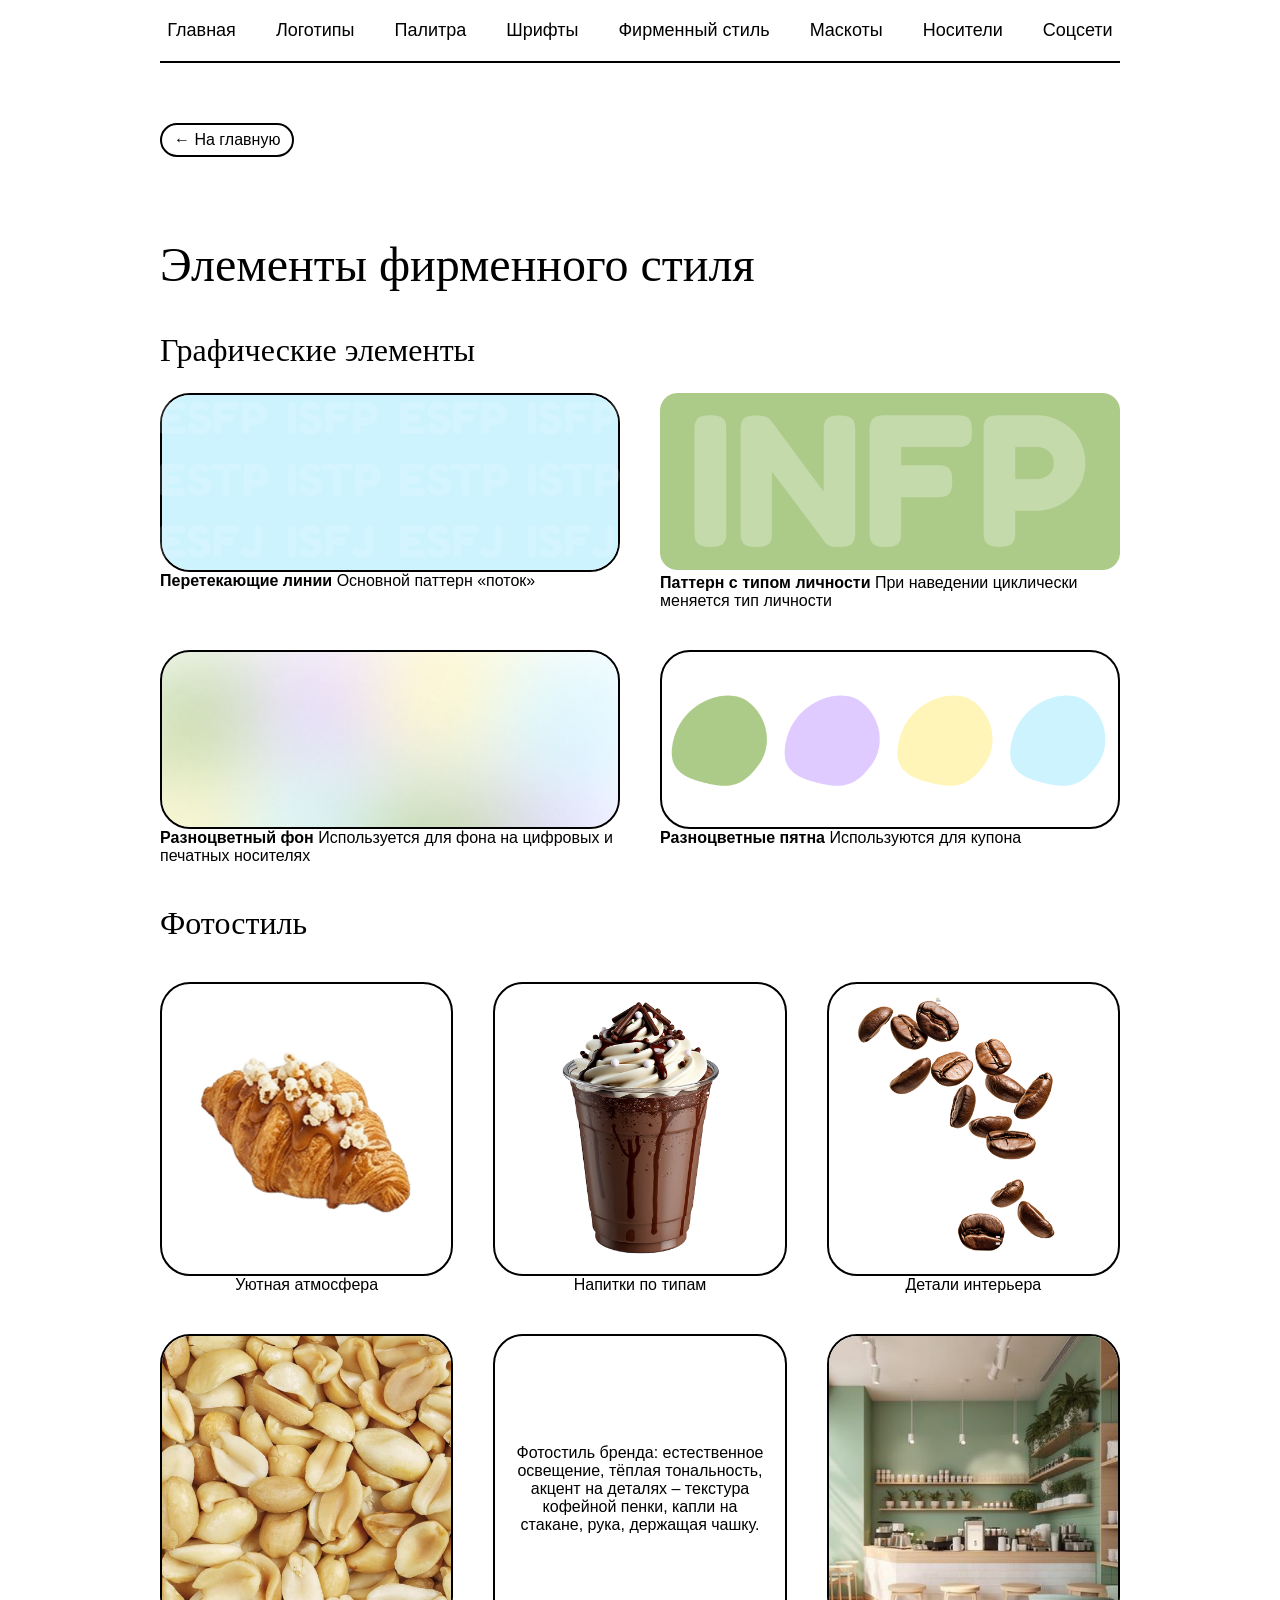
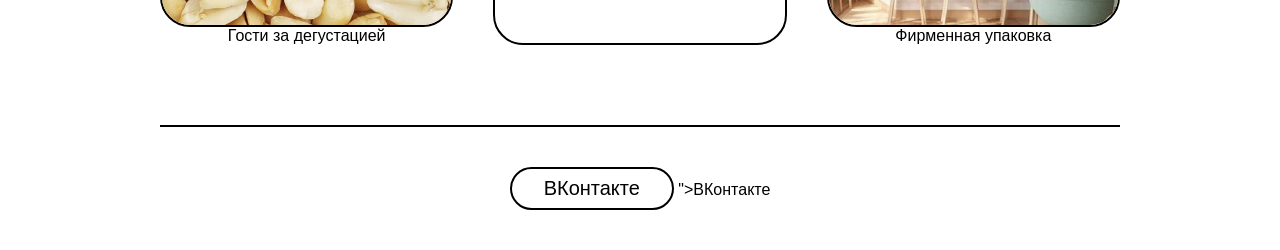
==== elements.html @ 18203675 "Add files via upload" ====
<!DOCTYPE html>
<html lang="ru">
<head>
    <meta charset="UTF-8">
    <title>Элементы фирменного стиля | Гайдлайн</title>
    <link href="https://fonts.googleapis.com/css2?family=Fredoka+One&display=swap" rel="stylesheet">
    <link rel="stylesheet" href="styles.css">
    <style>
        .overlay-block {
            position: relative;
            display: inline-block;
            width: 100%;
        }
        .bg-img, .pattern-img {
            border: none;
            border-radius: 0;
        }
        .pattern-img {
            position: absolute;
            top: 50%;
            left: 50%;
            transform: translate(-50%, -50%);
            width: 85%;
            height: auto;
            object-fit: contain;
            pointer-events: none;
        }
        .color-hover {
            transition: 0.3s;
            cursor: pointer;
            position: relative;
        }
        .cycler-img {
            display: block;
            width: 100%;
        }
        /* статичная картинка MBTI поверх цветного блока – без обводки и увеличенная */
        .mbti-overlay {
            position: absolute;
            top: 40%;
            left: 50%;
            transform: translate(-50%, -50%);
            width: 100;          /* увеличен размер */
            height: auto;
            pointer-events: none;
            z-index: 5;
            border: none !important;  /* убираем обводку */
            border-radius: 0 !important;
        }
        .photostyle-grid {
            display: grid;
            grid-template-columns: repeat(3, 1fr);
            gap: 40px;
            margin: 40px 0;
        }
        .photo-item {
            text-align: center;
        }
        .photo-item img, .text-block-card {
            width: 100%;
            border: 2px solid #000;
            border-radius: 30px;
        }
        .text-block-card {
            background: none;
            padding: 40px 20px;
            display: flex;
            align-items: center;
            justify-content: center;
            text-align: center;
            height: 100%;
            min-height: 200px;
        }
        @media (max-width: 768px) {
            .photostyle-grid {
                grid-template-columns: 1fr;
                gap: 24px;
            }
        }
    </style>
</head>
<body>
<div class="container">
    <div class="nav-menu">
        <a href="index.html">Главная</a>
        <a href="logo.html">Логотипы</a>
        <a href="palette.html">Палитра</a>
        <a href="fonts.html">Шрифты</a>
        <a href="elements.html">Фирменный стиль</a>
        <a href="mascot.html">Маскоты</a>
        <a href="media.html">Носители</a>
        <a href="social.html">Соцсети</a>
    </div>

    <a href="index.html" class="back">← На главную</a>
    <h1>Элементы фирменного стиля</h1>
    
    <h2>Графические элементы</h2>
    <div class="grid-2">
        <!-- Голубой блок с циклической сменой цвета + статичная картинка MBTI -->
        <div class="color-hover" id="colorCycler" style="position: relative;">
            <img class="cycler-img" id="cyclerImg" src="elements/blueelement.png" alt="Цветовой элемент">
            <!-- Статичная картинка MBTI поверх (без обводки, увеличенная) -->
            <img class="mbti-overlay" src="elements/MBTI.png" alt="MBTI">
            <strong>Перетекающие линии</strong>
            <span>Основной паттерн «поток»</span>
        </div>

        <!-- Зелёный блок с циклической сменой паттерна типов -->
        <div class="color-hover" id="patternCycler">
            <div class="overlay-block">
                <img class="bg-img" src="elements/greenelement.png" alt="Зелёный элемент">
                <img class="pattern-img" id="patternImg" src="elements/INFP.png" alt="Паттерн типа личности">
            </div>
            <strong>Паттерн с типом личности</strong>
            <span>При наведении циклически меняется тип личности</span>
        </div>

        <div>
            <img src="elements/colour.png" alt="Разноцветный фон">
            <strong>Разноцветный фон</strong>
            <span>Используется для фона на цифровых и печатных носителях</span>
        </div>
        <div>
            <img src="elements/circle.png" alt="Разноцветные пятна">
            <strong>Разноцветные пятна</strong>
            <span>Используются для купона</span>
        </div>
    </div>
    
    <h2>Фотостиль</h2>
    <div class="photostyle-grid">
        <div class="photo-item"><img src="elements/photo1.png" alt="Фото 1"><p>Уютная атмосфера</p></div>
        <div class="photo-item"><img src="elements/photo2.png" alt="Фото 2"><p>Напитки по типам</p></div>
        <div class="photo-item"><img src="elements/photo3.png" alt="Фото 3"><p>Детали интерьера</p></div>
        <div class="photo-item"><img src="elements/photo4.png" alt="Фото 4"><p>Гости за дегустацией</p></div>
        <div class="text-block-card"><p>Фотостиль бренда: естественное освещение, тёплая тональность, акцент на деталях – текстура кофейной пенки, капли на стакане, рука, держащая чашку.</p></div>
        <div class="photo-item"><img src="elements/photo5.png" alt="Фото 5"><p>Фирменная упаковка</p></div>
    </div>
    
    <div class="footer-social">
        <a href="https://vk.com/tunubkyc">ВКонтакте</a>
">ВКонтакте</a>
    </div>
</div>

<script>
    // --- Циклическая смена цветов для голубого блока (интервал 600 мс) ---
    // Добавлен новый цвет "калер" (замените на реальное имя файла, например "elements/caler.png")
    const colorImages = [
        "elements/blueelement.png",
        "elements/greenelement.png",
        "elements/purpleelement.png",
        "elements/yellowelement.png",
        "elements/colour.png"   // новый цвет – проверьте имя файла и наличие в папке elements/
    ];
    let colorIndex = 0;
    let colorInterval = null;
    const cyclerImg = document.getElementById("cyclerImg");
    const cyclerDiv = document.getElementById("colorCycler");

    function startColorCycle() {
        if (colorInterval) clearInterval(colorInterval);
        colorInterval = setInterval(() => {
            colorIndex = (colorIndex + 1) % colorImages.length;
            cyclerImg.src = colorImages[colorIndex];
        }, 600);
    }

    function stopColorCycle() {
        if (colorInterval) {
            clearInterval(colorInterval);
            colorInterval = null;
        }
        cyclerImg.src = colorImages[0];
        colorIndex = 0;
    }

    cyclerDiv.addEventListener("mouseenter", startColorCycle);
    cyclerDiv.addEventListener("mouseleave", stopColorCycle);

    // --- Циклическая смена паттернов 16 типов для зелёного блока (интервал 600 мс) ---
    const typeList = [
        "INTJ", "INTP", "ENTJ", "ENTP",
        "INFJ", "INFP", "ENFJ", "ENFP",
        "ISTJ", "ISFJ", "ESTJ", "ESFJ",
        "ISTP", "ISFP", "ESTP", "ESFP"
    ];
    let patternIndex = 0;
    let patternInterval = null;
    const patternImg = document.getElementById("patternImg");
    const patternDiv = document.getElementById("patternCycler");

    function startPatternCycle() {
        if (patternInterval) clearInterval(patternInterval);
        patternInterval = setInterval(() => {
            patternIndex = (patternIndex + 1) % typeList.length;
            patternImg.src = "elements/" + typeList[patternIndex] + ".png";
        }, 600);
    }

    function stopPatternCycle() {
        if (patternInterval) {
            clearInterval(patternInterval);
            patternInterval = null;
        }
        patternImg.src = "elements/INFP.png";
        patternIndex = 0;
    }

    patternDiv.addEventListener("mouseenter", startPatternCycle);
    patternDiv.addEventListener("mouseleave", stopPatternCycle);
</script>
</body>
</html>
---- styles.css ----
/* styles.css – единые стили для всех страниц гайдлайна */
* {
    margin: 0;
    padding: 0;
    box-sizing: border-box;
}

body {
    background: white;
    font-family: 'Century Gothic', 'CenturyGothic', 'Apple Gothic', sans-serif;
    color: #000000; /* Черный цвет для всего основного текста */
}

.container {
    max-width: 1920px;
    margin: 0 auto;
    padding: 0 160px;
}

/* заголовки */
h1, h2, .title-font {
    font-family: 'Century Gothic', cursive;
    font-weight: normal;
    color: #000000; /* Черный цвет для заголовков */
}
h1 {
    font-size: 48px;
    margin: 80px 0 32px;
}
h2 {
    font-size: 32px;
    margin: 40px 0 24px;
}

/* меню навигации (только на внутренних страницах) */
.nav-menu {
    display: flex;
    justify-content: center;
    gap: 40px;
    margin: 20px 0 40px;
    flex-wrap: wrap;
    border-bottom: 2px solid #000;
    padding-bottom: 20px;
}
.nav-menu a {
    text-decoration: none;
    color: #000;
    font-weight: 500;
    transition: 0.2s;
    font-size: 18px;
}
.nav-menu a:hover {
    color: #F2C94C;
}

/* фиксированное якорное меню для носителей */
.carrier-anchor-menu {
    position: sticky;
    top: 20px;
    z-index: 100;
    display: flex;
    flex-wrap: wrap;
    justify-content: center;
    gap: 12px;
    margin: 20px 0 40px;
    padding: 15px 20px;
    background: white;
    border: 2px solid #000;
    border-radius: 50px;
}
.carrier-anchor-menu a {
    text-decoration: none;
    color: #000;
    font-weight: 500;
    transition: 0.2s;
    padding: 5px 15px;
    border-radius: 30px;
}
.carrier-anchor-menu a:hover {
    color: #F2C94C;
    background: #f9f6ef;
}

/* кнопка назад */
.back {
    display: inline-block;
    margin: 20px 0 0;
    text-decoration: none;
    color: #000;
    font-weight: 500;
    padding: 6px 12px;
    transition: 0.2s;
    border: 2px solid #000;
    border-radius: 30px;
}
.back:hover {
    color: #F2C94C;
    border-color: #F2C94C;
}

/* пагинация внизу */
.page-nav {
    display: flex;
    justify-content: space-between;
    gap: 40px;
    margin: 80px 0 60px;
    padding-top: 40px;
    border-top: 2px solid #000;
}
.page-nav a {
    text-decoration: none;
    color: #000;
    font-weight: 500;
    padding: 8px 16px;
    transition: 0.2s;
    border: 2px solid #000;
    border-radius: 30px;
}
.page-nav a:hover {
    color: #F2C94C;
    border-color: #F2C94C;
}
.page-nav span {
    color: #aaa;
}

/* сетки */
.grid-12 {
    display: grid;
    grid-template-columns: repeat(12, 1fr);
    gap: 40px;
    margin: 40px 0;
}
.grid-3 {
    display: grid;
    grid-template-columns: repeat(3, 1fr);
    gap: 40px;
}
.grid-4 {
    display: grid;
    grid-template-columns: repeat(4, 1fr);
    gap: 40px;
}
.grid-2 {
    display: grid;
    grid-template-columns: repeat(2, 1fr);
    gap: 40px;
}

/* общие стили для изображений – рамка и скругление (по умолчанию) */
img {
    width: 100%;
    display: block;
    border: 2px solid #000;
    border-radius: 30px;
    transition: 0.2s;
}
img:hover {
    opacity: 0.9;
}

/* специальный класс для картинок без рамки */
img.no-frame {
    border: none;
    border-radius: 0;
}
img.no-frame:hover {
    opacity: 1;
}

/* карточки категорий на главной */
.category-card {
    padding: 40px 20px;
    background: none;
    text-align: center;
    text-decoration: none;
    color: inherit;
    border: 2px solid #000;
    border-radius: 30px;
    transition: 0.2s;
    display: flex;
    align-items: center;
    justify-content: center;
    height: 100%;
    min-height: 120px;
}
.category-card:hover {
    background-color: #f9f6ef;
    transform: translateY(-5px);
}
.category-card h2 {
    font-family: 'Fredoka One', cursive;
    font-size: 28px;
    margin-bottom: 0;
}

/* текстовые блоки без фона, черный текст */
.text-block-6 {
    grid-column: span 6;
    text-align: left;
    font-size: 18px;
    line-height: 1.5;
    background: none;
    border: none;
    padding: 0;
    color: #000000;
}
.full-width-text {
    grid-column: span 12;
    text-align: left;
    background: none;
    border: none;
    padding: 0;
    color: #000000;
}

/* баннер */
.banner-block {
    margin: 40px 0;
}
.banner-img {
    width: 100%;
    margin-bottom: 30px;
}

/* карточки для текста (без обводки и фона) */
.text-card {
    padding: 0;
    background: none;
    border: none;
}

/* вертикальные цвета */
.vertical-colors {
    display: flex;
    flex-direction: column;
    gap: 40px;
}
.color-row {
    display: grid;
    grid-template-columns: repeat(4, 1fr);
    gap: 40px;
}

/* маскоты – выравнивание названий по высоте */
.mascot-item {
    text-align: center;
    display: flex;
    flex-direction: column;
    justify-content: space-between;
    height: 100%;
}
.mascot-item p {
    margin-top: 12px;
    font-size: 16px;
}

/* носители (с рамкой и эффектом наведения) */
.carrier-block {
    border: 2px solid #000;
    border-radius: 30px;
    margin-bottom: 60px;
    overflow: hidden;
    scroll-margin-top: 120px;
}
.carrier-grid {
    display: grid;
    grid-template-columns: repeat(12, 1fr);
    gap: 0;
}
.carrier-text {
    grid-column: span 4;
    padding: 40px 20px 40px 40px;
}
.carrier-text p, .carrier-text .carrier-desc {
    border: none;
    background: none;
    color: #000000;
}
.carrier-image {
    grid-column: span 8;
    position: relative;
    min-height: 350px;
    background: #f9f6ef;
}
.carrier-image img {
    position: absolute;
    top: 0;
    left: 0;
    width: 100%;
    height: 100%;
    object-fit: cover;
    border: none;
    border-radius: 0;
    transition: opacity 0.2s;
}
.carrier-image .default-img {
    opacity: 1;
}
.carrier-image .hover-img {
    opacity: 0;
}
.carrier-image:hover .default-img {
    opacity: 0;
}
.carrier-image:hover .hover-img {
    opacity: 1;
}
.carrier-title {
    font-family: 'Fredoka One', cursive;
    font-size: 32px;
    margin-bottom: 20px;
    color: #000000;
}
.carrier-desc {
    font-family: 'Century Gothic', sans-serif;
    font-size: 18px;
    line-height: 1.4;
}

/* подвал – только VK */
.footer-social {
    margin-top: 80px;
    padding: 40px 0;
    border-top: 2px solid #000;
    text-align: center;
}
.footer-social a {
    text-decoration: none;
    color: #000;
    font-size: 20px;
    transition: 0.2s;
    border: 2px solid #000;
    border-radius: 30px;
    padding: 8px 32px;
    display: inline-block;
}
.footer-social a:hover {
    color: #F2C94C;
    border-color: #F2C94C;
}

/* модальное окно */
.modal {
    display: none;
    position: fixed;
    z-index: 1000;
    left: 0;
    top: 0;
    width: 100%;
    height: 100%;
    background-color: rgba(0,0,0,0.9);
    cursor: pointer;
}
.modal-content {
    margin: auto;
    display: block;
    max-width: 90%;
    max-height: 90%;
    position: absolute;
    top: 50%;
    left: 50%;
    transform: translate(-50%, -50%);
    border: none;
    border-radius: 0;
}
.close {
    position: absolute;
    top: 20px;
    right: 40px;
    color: white;
    font-size: 40px;
    font-weight: bold;
    cursor: pointer;
}
.close:hover { color: #F2C94C; }

/* адаптивность */
@media (max-width: 1200px) {
    .container { padding: 0 60px; }
}
@media (max-width: 768px) {
    .container { padding: 0 20px; }
    .grid-12, .grid-3, .grid-4, .grid-2, .color-row {
        grid-template-columns: 1fr;
        gap: 24px;
    }
    .text-block-6, .full-width-text {
        grid-column: span 1;
    }
    .vertical-colors {
        flex-direction: row;
        flex-wrap: wrap;
        gap: 24px;
    }
    .carrier-grid {
        grid-template-columns: 1fr;
    }
    .carrier-text, .carrier-image {
        grid-column: span 1;
        padding: 24px;
    }
    .carrier-image {
        min-height: 250px;
    }
    .carrier-anchor-menu {
        position: relative;
        top: 0;
    }
}
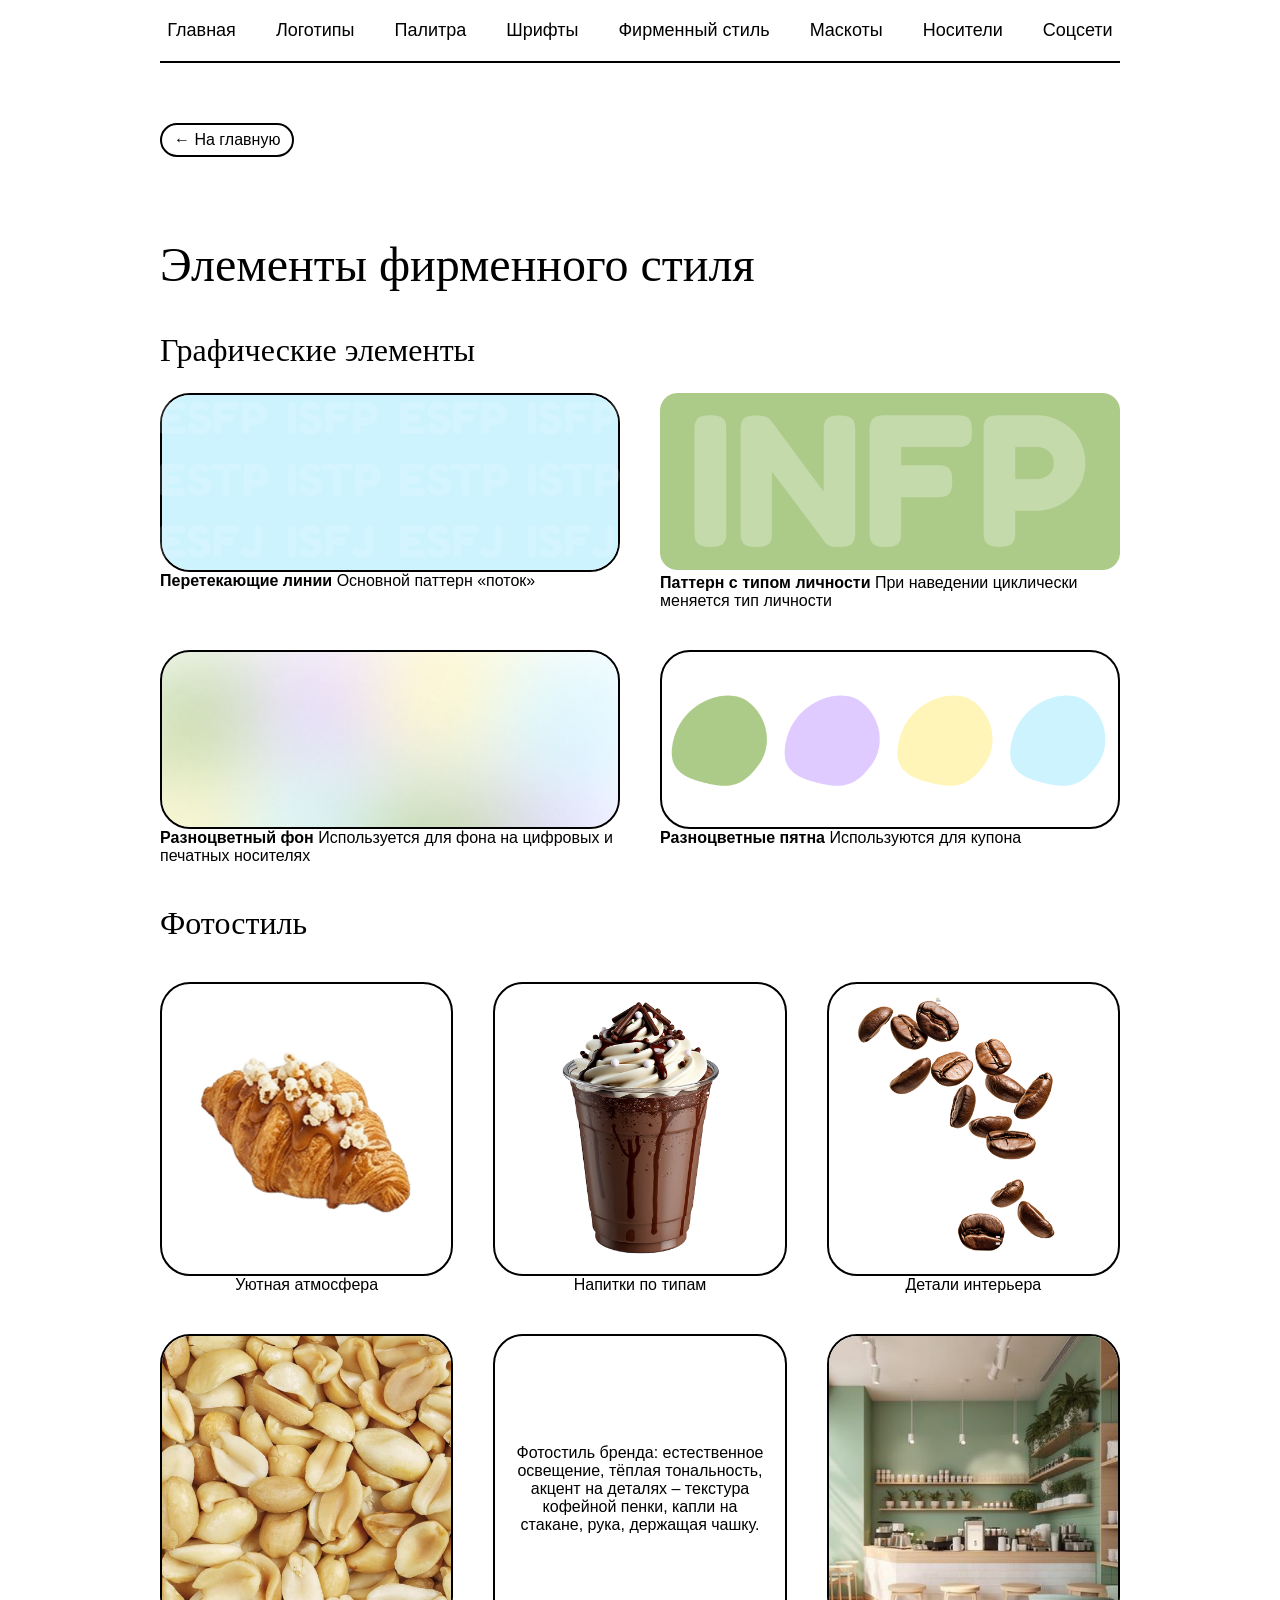
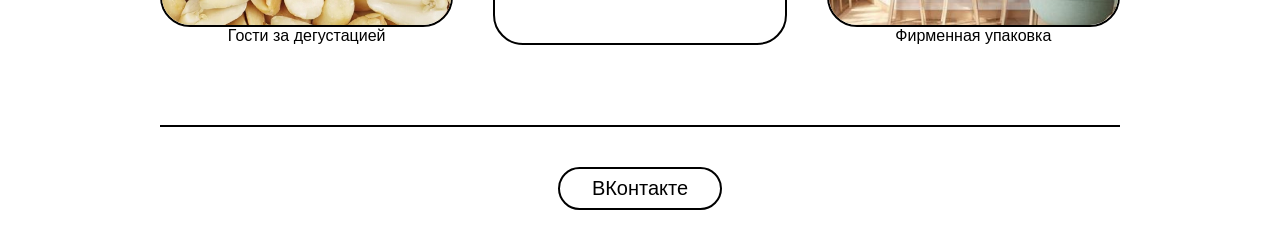
==== commit fc158281: "Update elements.html" ====
--- a/elements.html
+++ b/elements.html
@@ -140,7 +140,6 @@
     
     <div class="footer-social">
         <a href="https://vk.com/tunubkyc">ВКонтакте</a>
-">ВКонтакте</a>
     </div>
 </div>
 
@@ -212,4 +211,4 @@
     patternDiv.addEventListener("mouseleave", stopPatternCycle);
 </script>
 </body>
-</html>+</html>
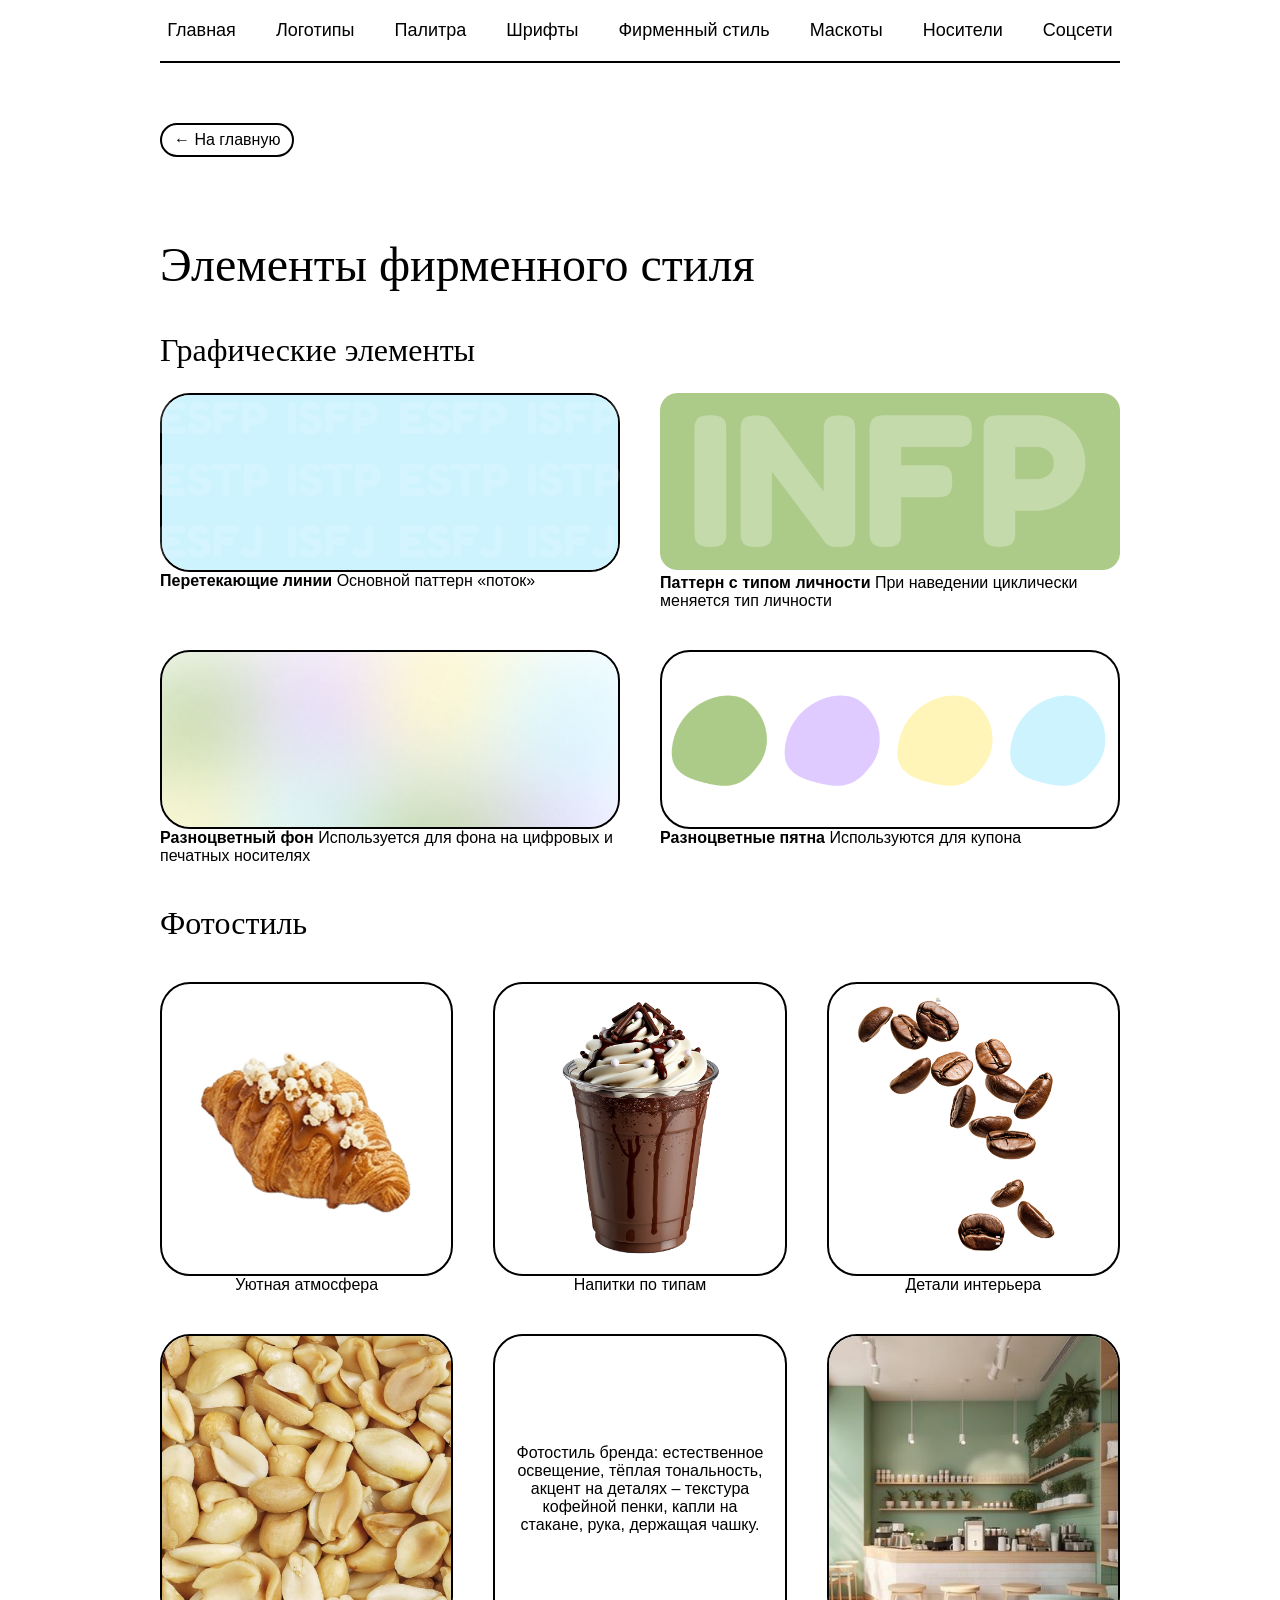
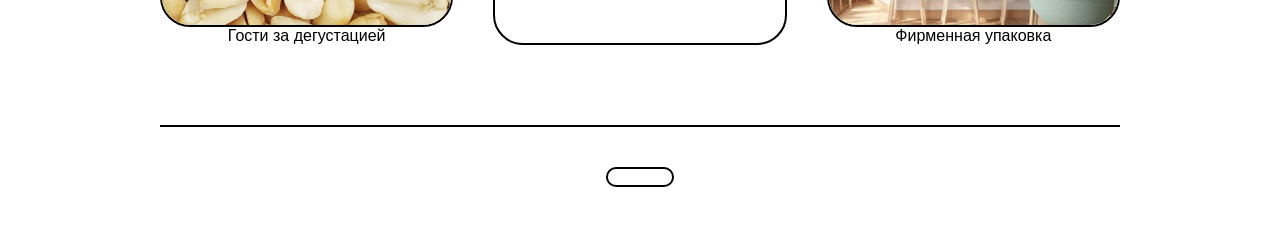
==== commit 32839c8f: "Update elements.html" ====
--- a/elements.html
+++ b/elements.html
@@ -139,7 +139,7 @@
     </div>
     
     <div class="footer-social">
-        <a href="https://vk.com/tunubkyc">ВКонтакте</a>
+        <a href="https://vk.com/tunubkyc"</a>
     </div>
 </div>
 
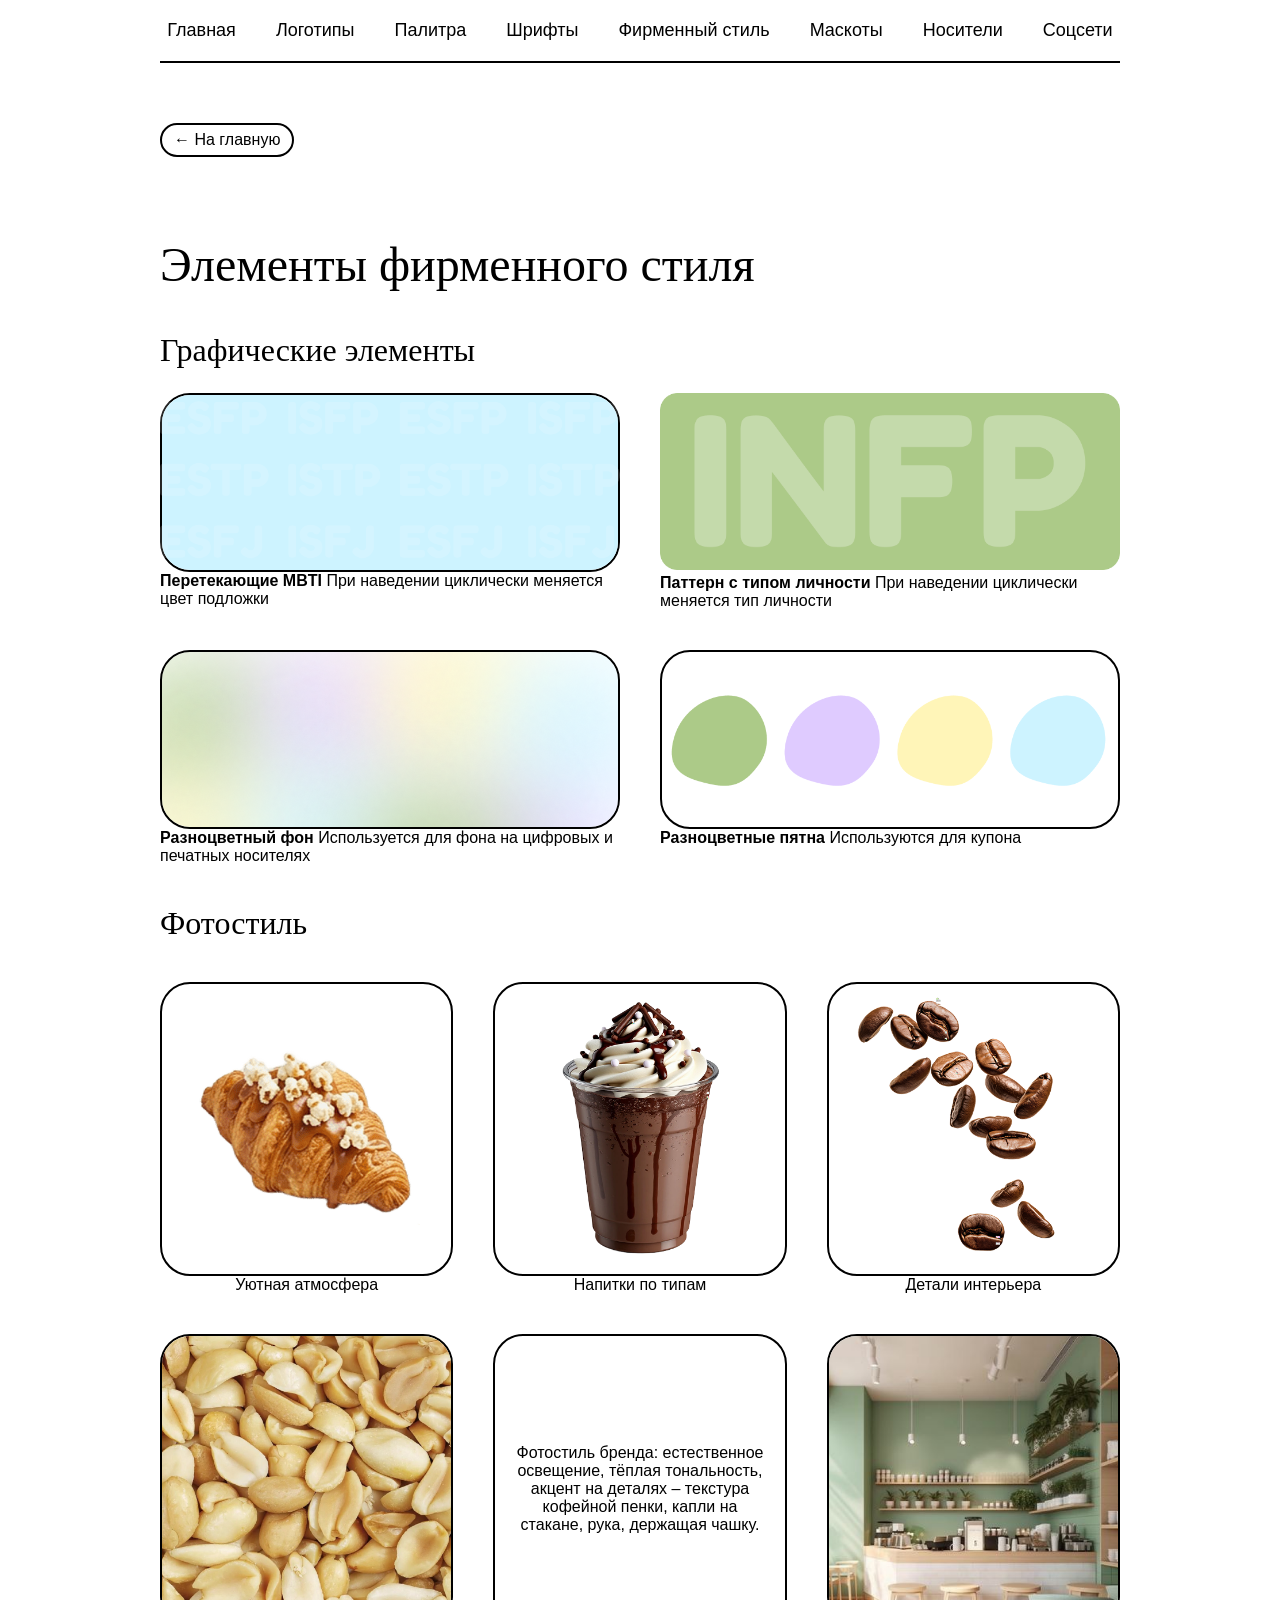
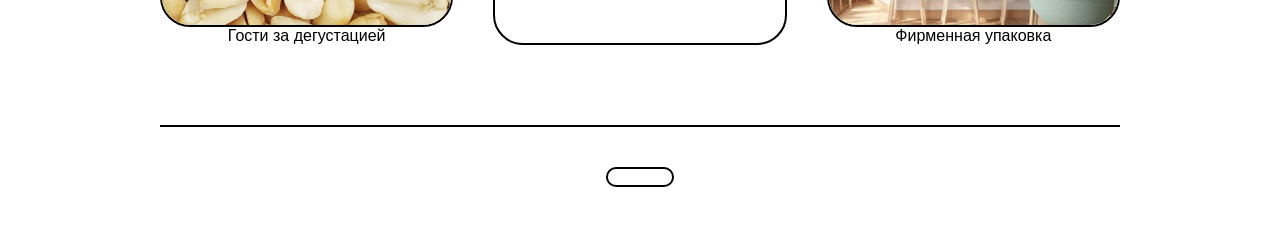
==== commit 6651da6c: "Update elements.html" ====
--- a/elements.html
+++ b/elements.html
@@ -102,8 +102,8 @@
             <img class="cycler-img" id="cyclerImg" src="elements/blueelement.png" alt="Цветовой элемент">
             <!-- Статичная картинка MBTI поверх (без обводки, увеличенная) -->
             <img class="mbti-overlay" src="elements/MBTI.png" alt="MBTI">
-            <strong>Перетекающие линии</strong>
-            <span>Основной паттерн «поток»</span>
+            <strong>Перетекающие MBTI</strong>
+            <span>При наведении циклически меняется цвет подложки</span>
         </div>
 
         <!-- Зелёный блок с циклической сменой паттерна типов -->
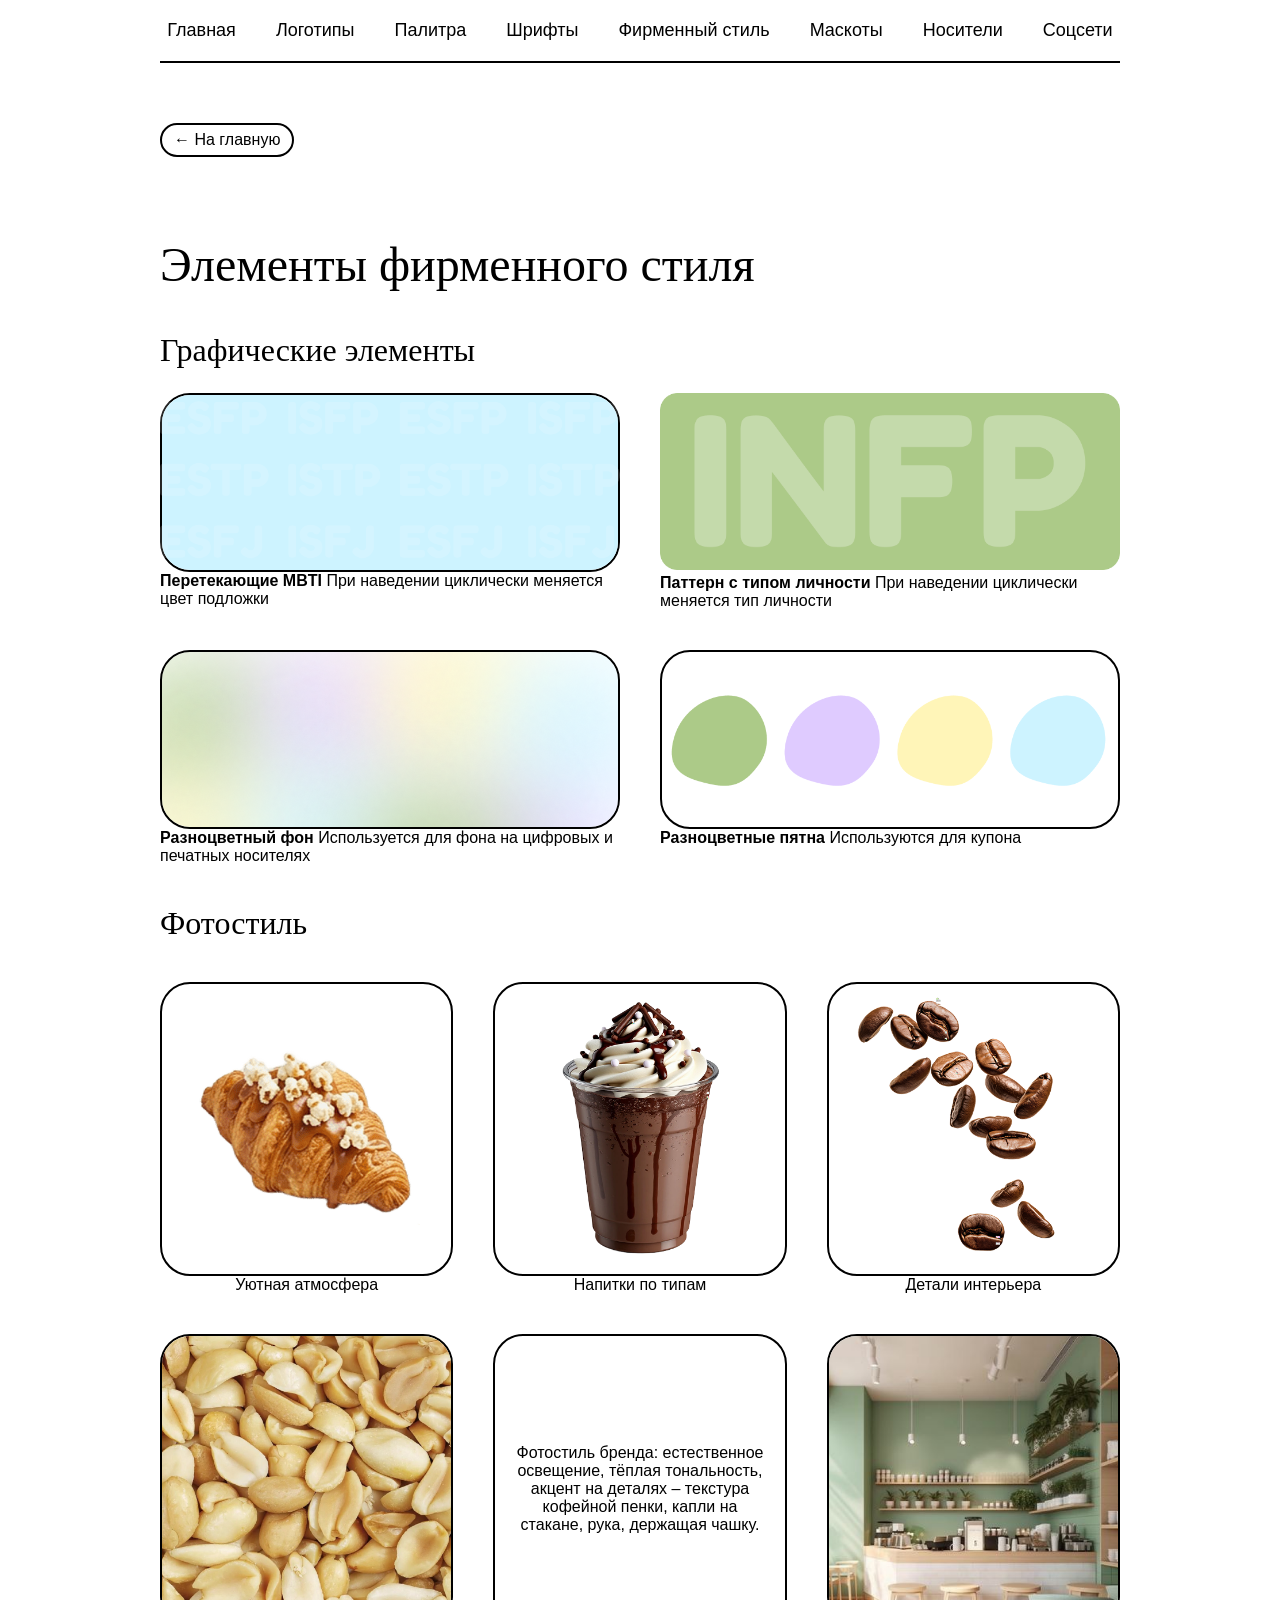
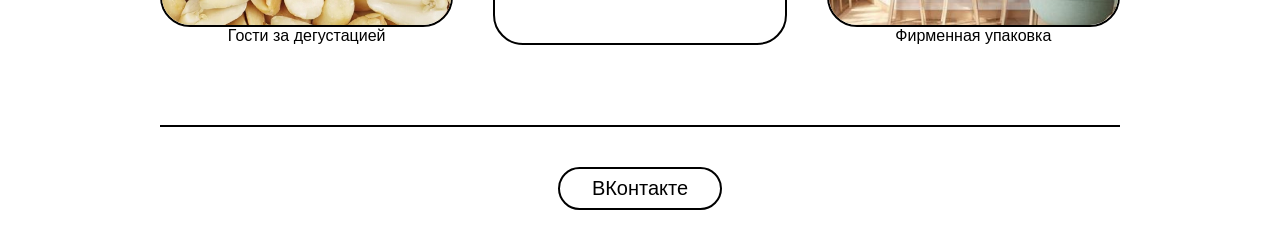
==== commit 69b5c856: "Update elements.html" ====
--- a/elements.html
+++ b/elements.html
@@ -139,7 +139,7 @@
     </div>
     
     <div class="footer-social">
-        <a href="https://vk.com/tunubkyc"</a>
+        <a href="https://vk.com/tunubkyc">ВКонтакте</a>
     </div>
 </div>
 
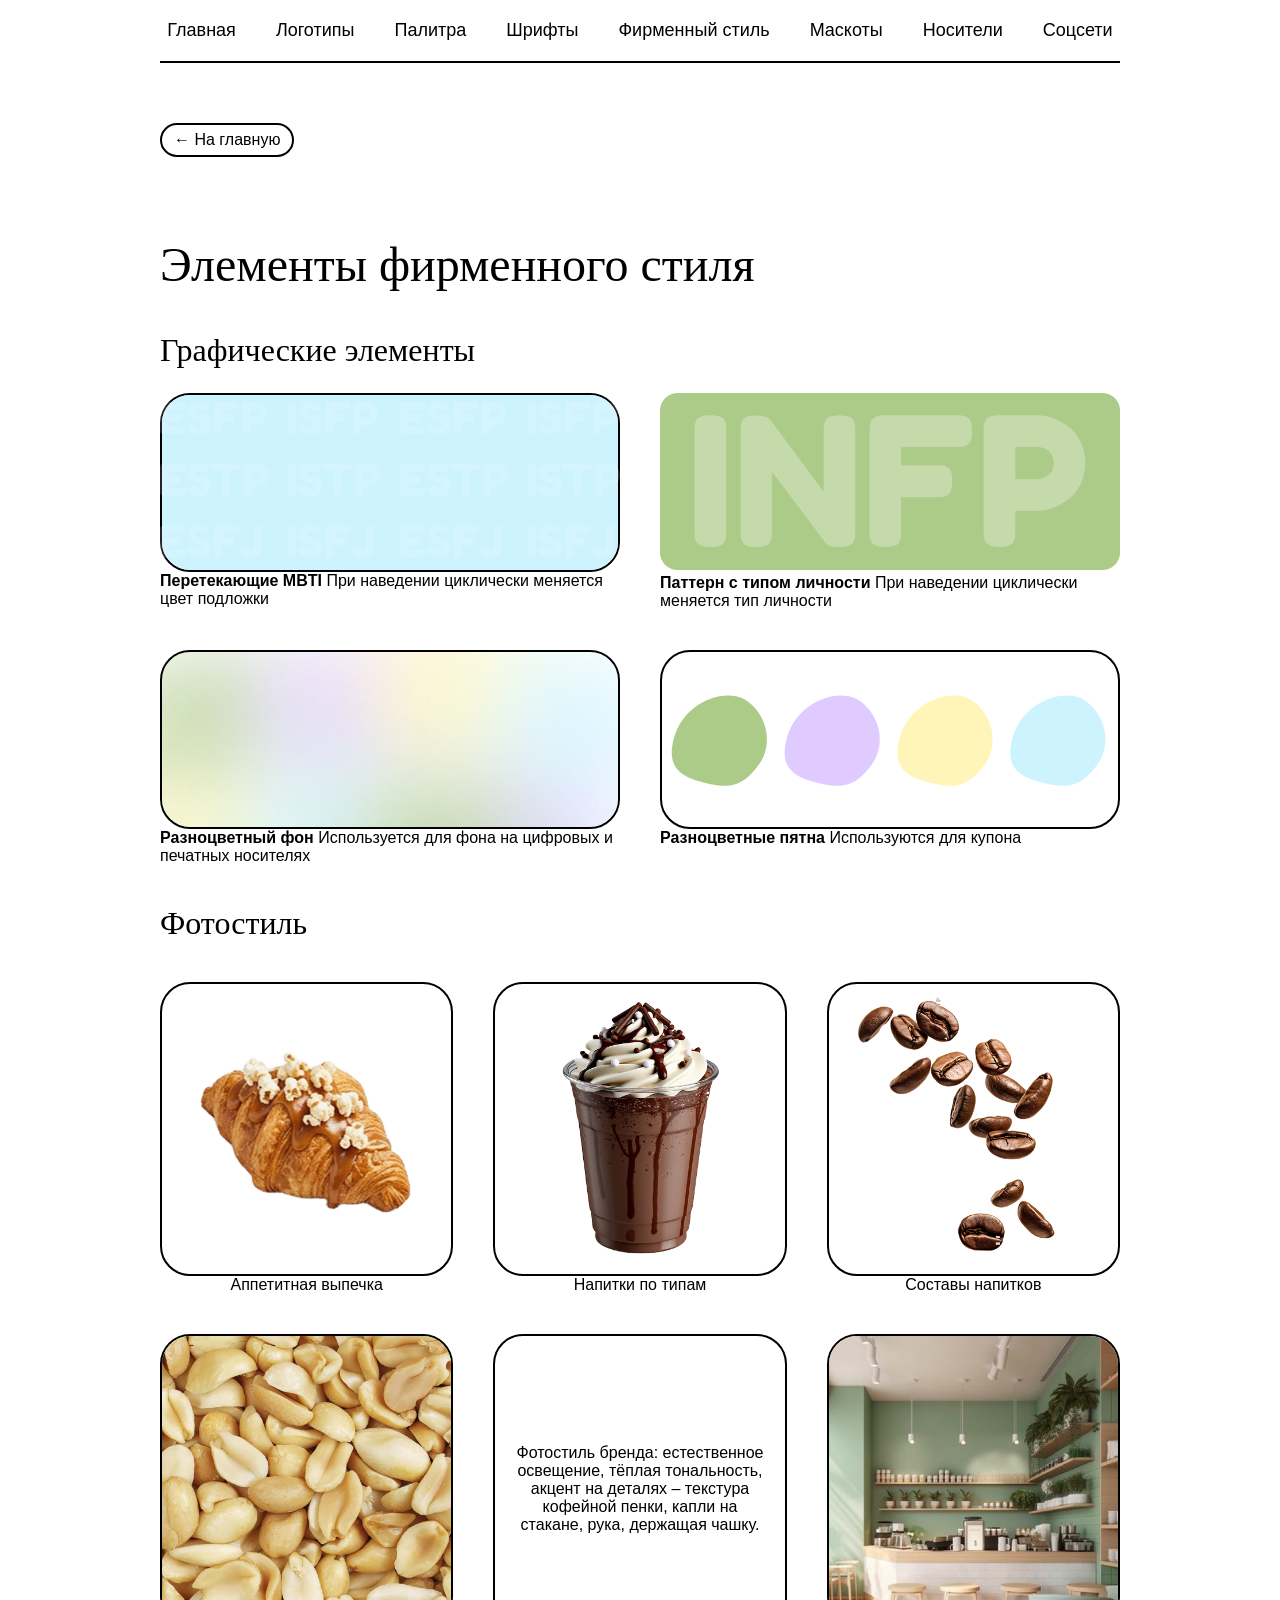
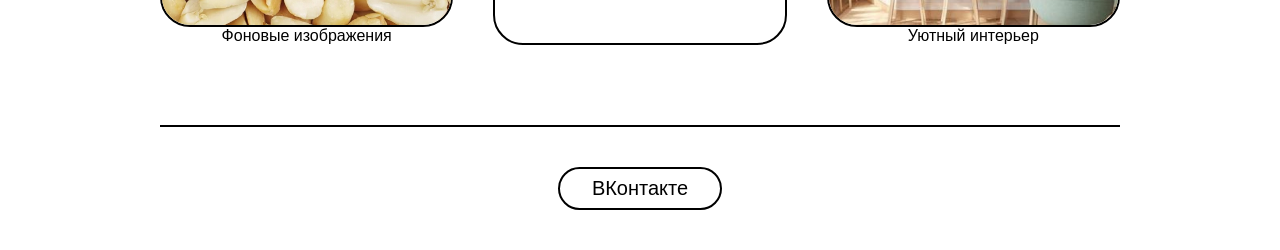
==== commit 4af0de9c: "Update elements.html" ====
--- a/elements.html
+++ b/elements.html
@@ -130,12 +130,12 @@
     
     <h2>Фотостиль</h2>
     <div class="photostyle-grid">
-        <div class="photo-item"><img src="elements/photo1.png" alt="Фото 1"><p>Уютная атмосфера</p></div>
+        <div class="photo-item"><img src="elements/photo1.png" alt="Фото 1"><p>Аппетитная выпечка</p></div>
         <div class="photo-item"><img src="elements/photo2.png" alt="Фото 2"><p>Напитки по типам</p></div>
-        <div class="photo-item"><img src="elements/photo3.png" alt="Фото 3"><p>Детали интерьера</p></div>
-        <div class="photo-item"><img src="elements/photo4.png" alt="Фото 4"><p>Гости за дегустацией</p></div>
+        <div class="photo-item"><img src="elements/photo3.png" alt="Фото 3"><p>Составы напитков</p></div>
+        <div class="photo-item"><img src="elements/photo4.png" alt="Фото 4"><p>Фоновые изображения</p></div>
         <div class="text-block-card"><p>Фотостиль бренда: естественное освещение, тёплая тональность, акцент на деталях – текстура кофейной пенки, капли на стакане, рука, держащая чашку.</p></div>
-        <div class="photo-item"><img src="elements/photo5.png" alt="Фото 5"><p>Фирменная упаковка</p></div>
+        <div class="photo-item"><img src="elements/photo5.png" alt="Фото 5"><p>Уютный интерьер</p></div>
     </div>
     
     <div class="footer-social">
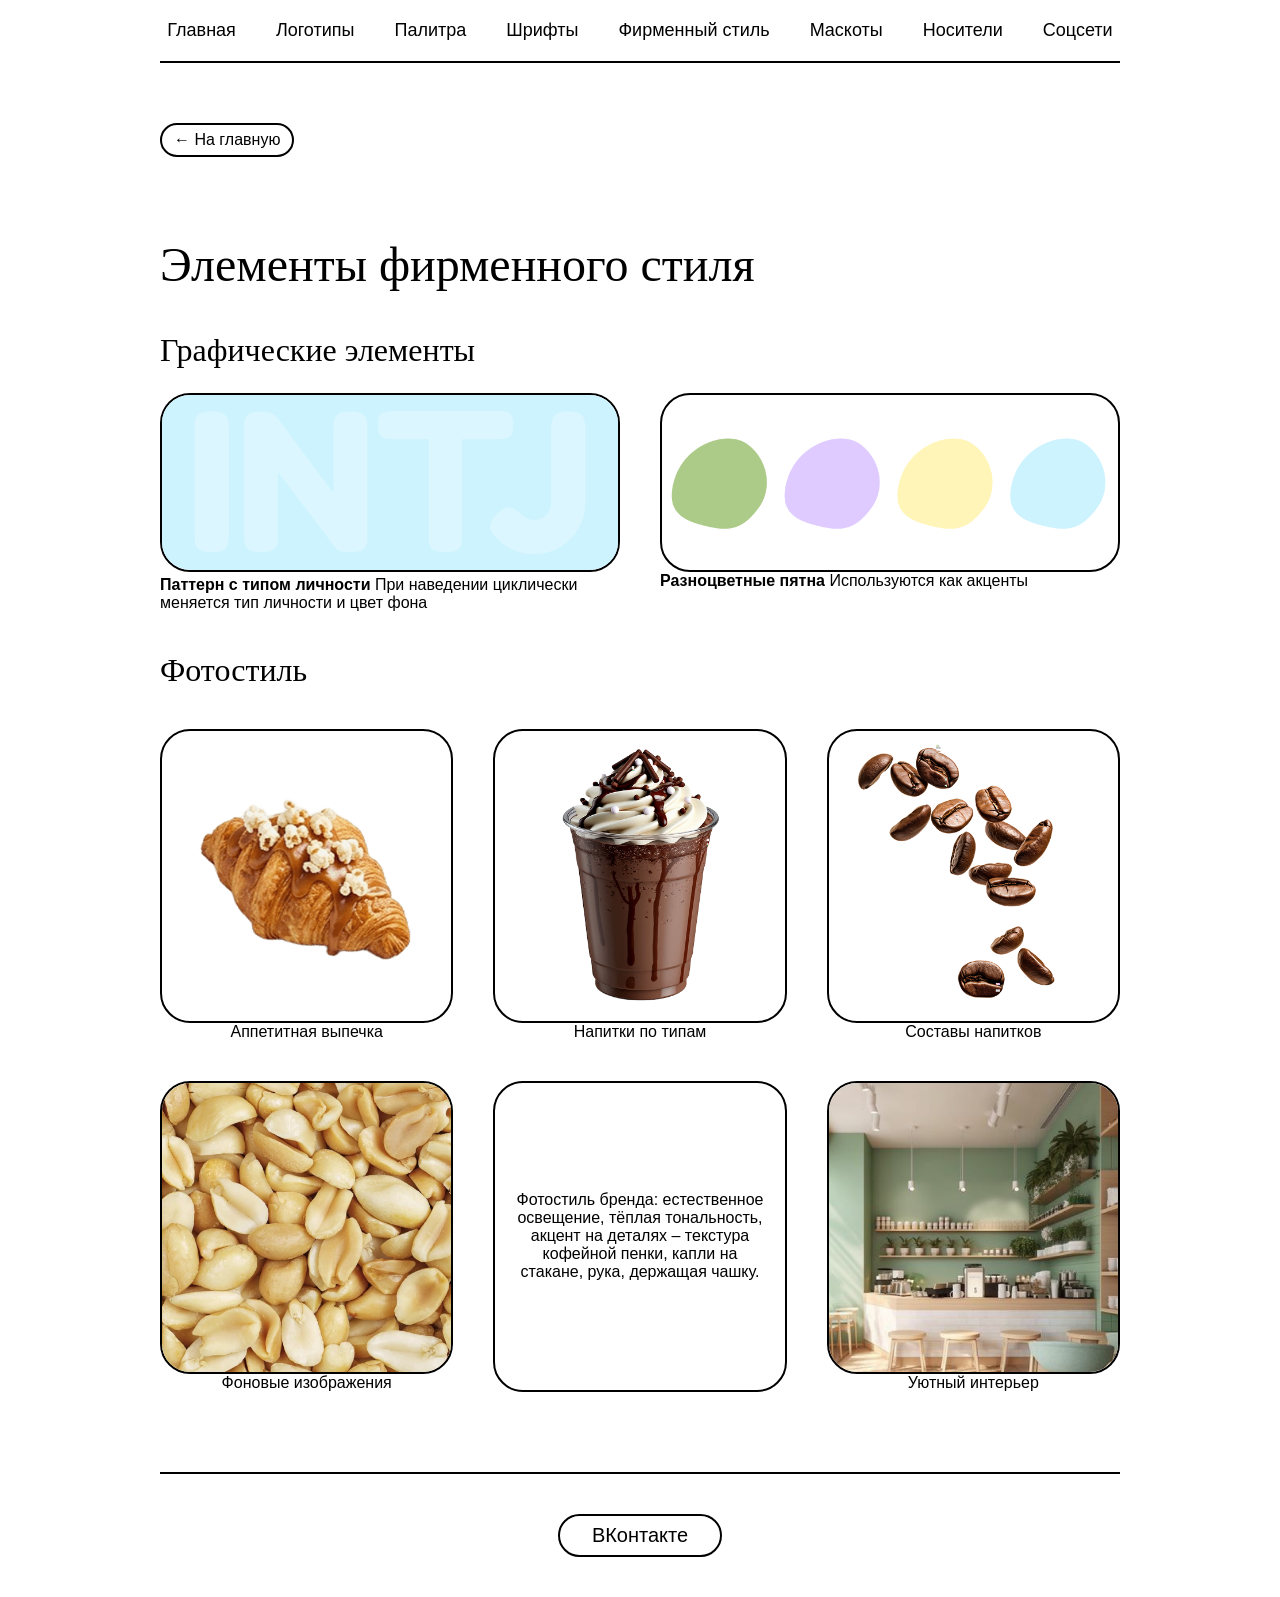
==== commit 02c9e175: "Update elements.html" ====
--- a/elements.html
+++ b/elements.html
@@ -3,7 +3,6 @@
 <head>
     <meta charset="UTF-8">
     <title>Элементы фирменного стиля | Гайдлайн</title>
-    <link href="https://fonts.googleapis.com/css2?family=Fredoka+One&display=swap" rel="stylesheet">
     <link rel="stylesheet" href="styles.css">
     <style>
         .overlay-block {
@@ -11,10 +10,15 @@
             display: inline-block;
             width: 100%;
         }
-        .bg-img, .pattern-img {
-            border: none;
-            border-radius: 0;
+        /* Фоновое изображение (цвет) — с обводкой и скруглением */
+        .bg-img {
+            display: block;
+            width: 100%;
+            height: auto;
+            border: 2px solid #000;
+            border-radius: 30px;
         }
+        /* Паттерн — без обводки и скругления */
         .pattern-img {
             position: absolute;
             top: 50%;
@@ -24,28 +28,13 @@
             height: auto;
             object-fit: contain;
             pointer-events: none;
+            border: none;
+            border-radius: 0;
         }
         .color-hover {
             transition: 0.3s;
             cursor: pointer;
             position: relative;
-        }
-        .cycler-img {
-            display: block;
-            width: 100%;
-        }
-        /* статичная картинка MBTI поверх цветного блока – без обводки и увеличенная */
-        .mbti-overlay {
-            position: absolute;
-            top: 40%;
-            left: 50%;
-            transform: translate(-50%, -50%);
-            width: 100;          /* увеличен размер */
-            height: auto;
-            pointer-events: none;
-            z-index: 5;
-            border: none !important;  /* убираем обводку */
-            border-radius: 0 !important;
         }
         .photostyle-grid {
             display: grid;
@@ -91,43 +80,24 @@
         <a href="media.html">Носители</a>
         <a href="social.html">Соцсети</a>
     </div>
-
     <a href="index.html" class="back">← На главную</a>
     <h1>Элементы фирменного стиля</h1>
-    
     <h2>Графические элементы</h2>
     <div class="grid-2">
-        <!-- Голубой блок с циклической сменой цвета + статичная картинка MBTI -->
-        <div class="color-hover" id="colorCycler" style="position: relative;">
-            <img class="cycler-img" id="cyclerImg" src="elements/blueelement.png" alt="Цветовой элемент">
-            <!-- Статичная картинка MBTI поверх (без обводки, увеличенная) -->
-            <img class="mbti-overlay" src="elements/MBTI.png" alt="MBTI">
-            <strong>Перетекающие MBTI</strong>
-            <span>При наведении циклически меняется цвет подложки</span>
-        </div>
-
-        <!-- Зелёный блок с циклической сменой паттерна типов -->
         <div class="color-hover" id="patternCycler">
             <div class="overlay-block">
-                <img class="bg-img" src="elements/greenelement.png" alt="Зелёный элемент">
-                <img class="pattern-img" id="patternImg" src="elements/INFP.png" alt="Паттерн типа личности">
+                <img class="bg-img" id="bgImg" src="elements/blueelement.png" alt="Фоновый цвет">
+                <img class="pattern-img" id="patternImg" src="elements/INTJ.png" alt="Паттерн типа личности">
             </div>
             <strong>Паттерн с типом личности</strong>
-            <span>При наведении циклически меняется тип личности</span>
-        </div>
-
-        <div>
-            <img src="elements/colour.png" alt="Разноцветный фон">
-            <strong>Разноцветный фон</strong>
-            <span>Используется для фона на цифровых и печатных носителях</span>
+            <span>При наведении циклически меняется тип личности и цвет фона</span>
         </div>
         <div>
             <img src="elements/circle.png" alt="Разноцветные пятна">
             <strong>Разноцветные пятна</strong>
-            <span>Используются для купона</span>
+            <span>Используются как акценты</span>
         </div>
     </div>
-    
     <h2>Фотостиль</h2>
     <div class="photostyle-grid">
         <div class="photo-item"><img src="elements/photo1.png" alt="Фото 1"><p>Аппетитная выпечка</p></div>
@@ -137,64 +107,43 @@
         <div class="text-block-card"><p>Фотостиль бренда: естественное освещение, тёплая тональность, акцент на деталях – текстура кофейной пенки, капли на стакане, рука, держащая чашку.</p></div>
         <div class="photo-item"><img src="elements/photo5.png" alt="Фото 5"><p>Уютный интерьер</p></div>
     </div>
-    
-    <div class="footer-social">
-        <a href="https://vk.com/tunubkyc">ВКонтакте</a>
-    </div>
+    <div class="footer-social"><a href="https://vk.com/tunubkyc">ВКонтакте</a></div>
 </div>
-
 <script>
-    // --- Циклическая смена цветов для голубого блока (интервал 600 мс) ---
-    // Добавлен новый цвет "калер" (замените на реальное имя файла, например "elements/caler.png")
-    const colorImages = [
-        "elements/blueelement.png",
-        "elements/greenelement.png",
-        "elements/purpleelement.png",
-        "elements/yellowelement.png",
-        "elements/colour.png"   // новый цвет – проверьте имя файла и наличие в папке elements/
-    ];
-    let colorIndex = 0;
-    let colorInterval = null;
-    const cyclerImg = document.getElementById("cyclerImg");
-    const cyclerDiv = document.getElementById("colorCycler");
-
-    function startColorCycle() {
-        if (colorInterval) clearInterval(colorInterval);
-        colorInterval = setInterval(() => {
-            colorIndex = (colorIndex + 1) % colorImages.length;
-            cyclerImg.src = colorImages[colorIndex];
-        }, 600);
-    }
-
-    function stopColorCycle() {
-        if (colorInterval) {
-            clearInterval(colorInterval);
-            colorInterval = null;
-        }
-        cyclerImg.src = colorImages[0];
-        colorIndex = 0;
-    }
-
-    cyclerDiv.addEventListener("mouseenter", startColorCycle);
-    cyclerDiv.addEventListener("mouseleave", stopColorCycle);
-
-    // --- Циклическая смена паттернов 16 типов для зелёного блока (интервал 600 мс) ---
+    // Список типов в порядке цикла (16 типов)
     const typeList = [
         "INTJ", "INTP", "ENTJ", "ENTP",
         "INFJ", "INFP", "ENFJ", "ENFP",
         "ISTJ", "ISFJ", "ESTJ", "ESFJ",
         "ISTP", "ISFP", "ESTP", "ESFP"
     ];
+
+    // Соответствие типа -> цвет фона (картинка)
+    function getColorForType(type) {
+        if (["INTJ","INTP","ENTJ","ENTP"].includes(type)) {
+            return "elements/blueelement.png";
+        } else if (["INFJ","INFP","ENFJ","ENFP"].includes(type)) {
+            return "elements/greenelement.png";
+        } else if (["ISTJ","ISFJ","ESTJ","ESFJ"].includes(type)) {
+            return "elements/purpleelement.png";
+        } else {
+            return "elements/yellowelement.png";
+        }
+    }
+
     let patternIndex = 0;
     let patternInterval = null;
     const patternImg = document.getElementById("patternImg");
+    const bgImg = document.getElementById("bgImg");
     const patternDiv = document.getElementById("patternCycler");
 
     function startPatternCycle() {
         if (patternInterval) clearInterval(patternInterval);
         patternInterval = setInterval(() => {
             patternIndex = (patternIndex + 1) % typeList.length;
-            patternImg.src = "elements/" + typeList[patternIndex] + ".png";
+            const type = typeList[patternIndex];
+            patternImg.src = "elements/" + type + ".png";
+            bgImg.src = getColorForType(type);
         }, 600);
     }
 
@@ -203,7 +152,8 @@
             clearInterval(patternInterval);
             patternInterval = null;
         }
-        patternImg.src = "elements/INFP.png";
+        patternImg.src = "elements/INTJ.png";
+        bgImg.src = "elements/blueelement.png";
         patternIndex = 0;
     }
 
